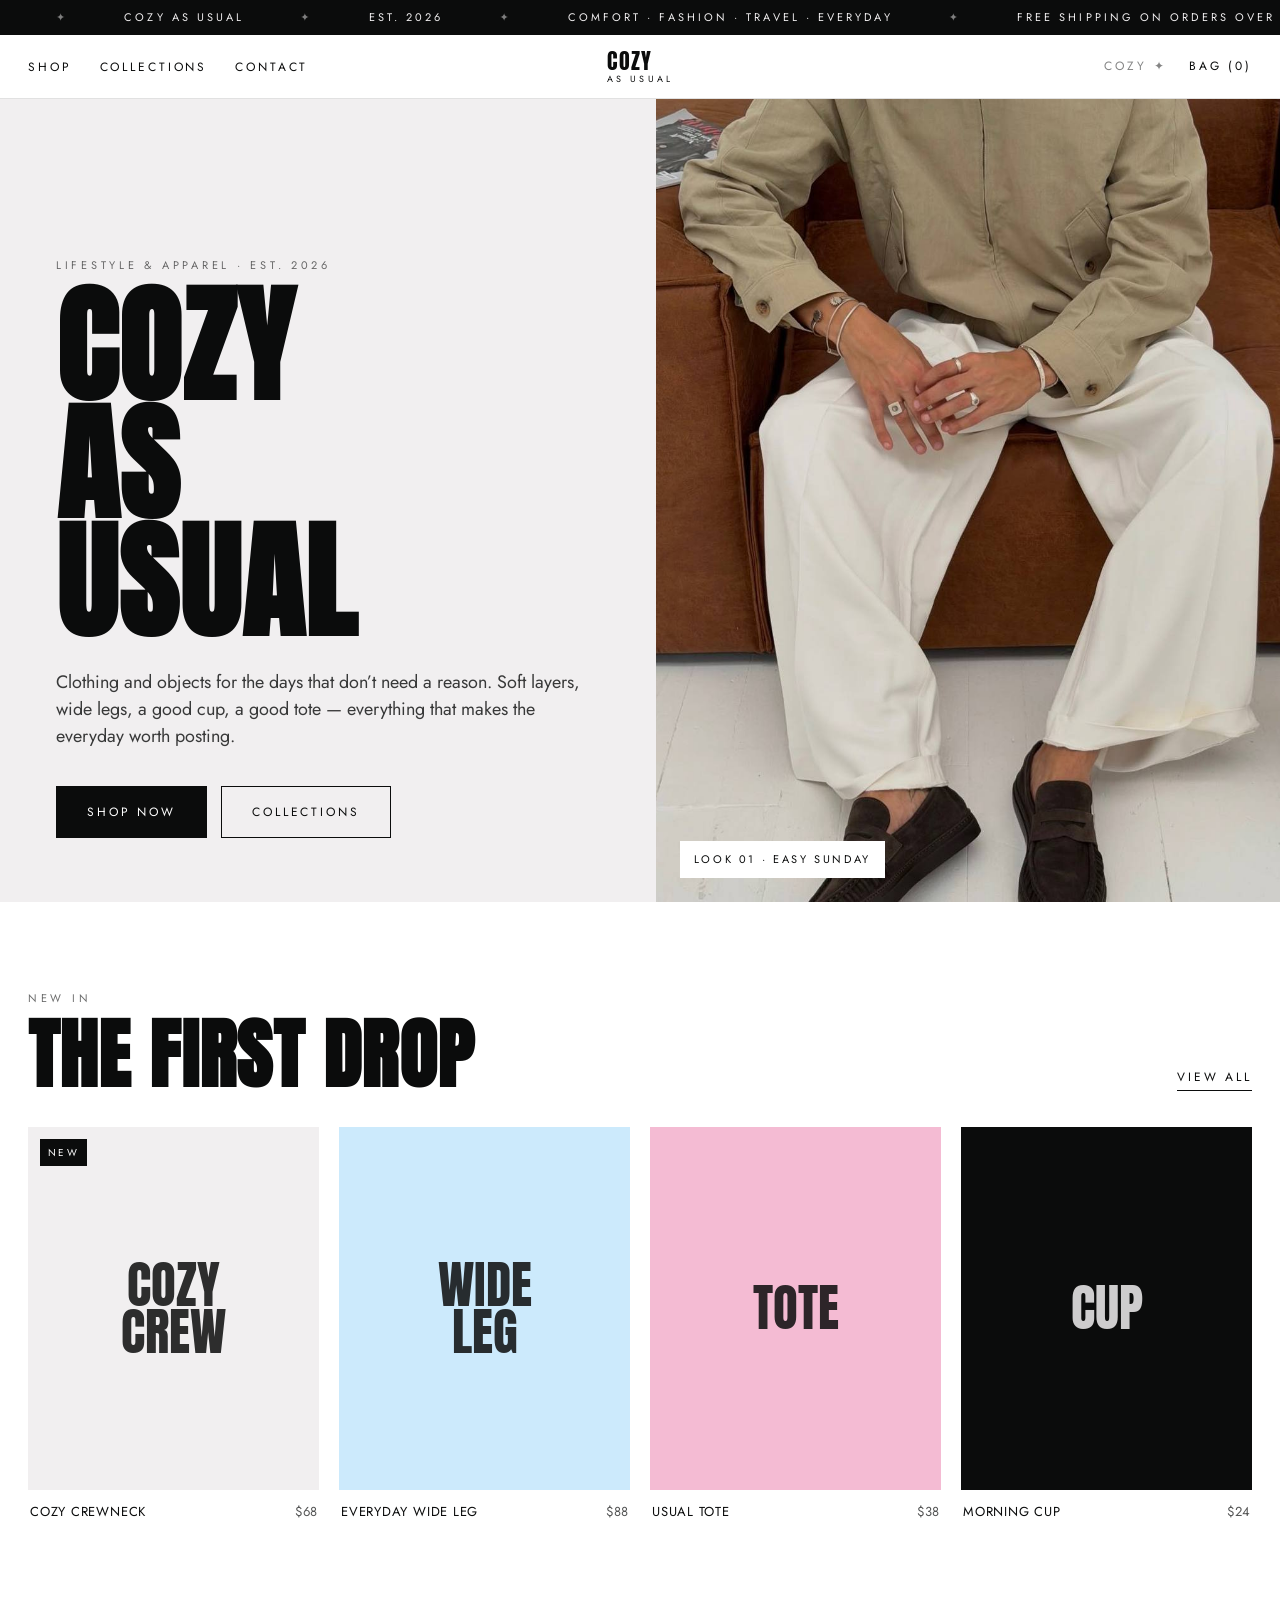
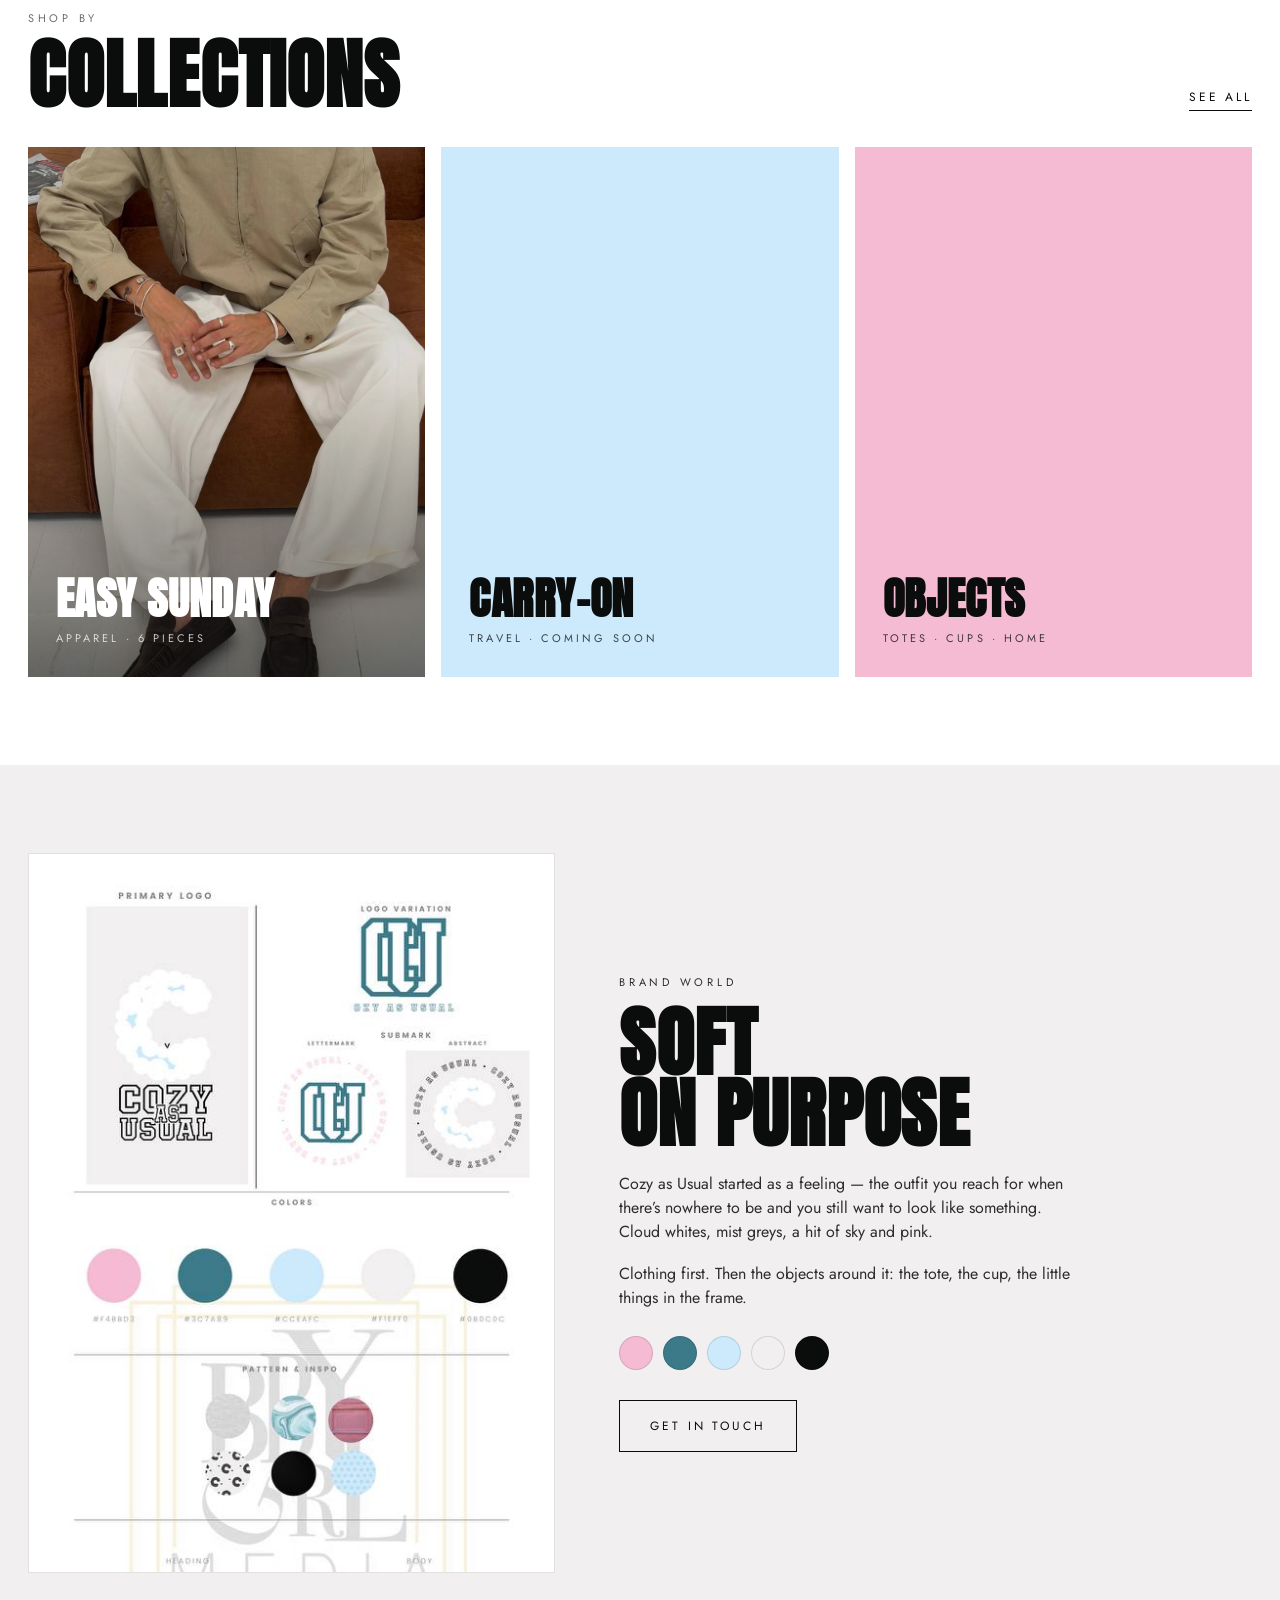
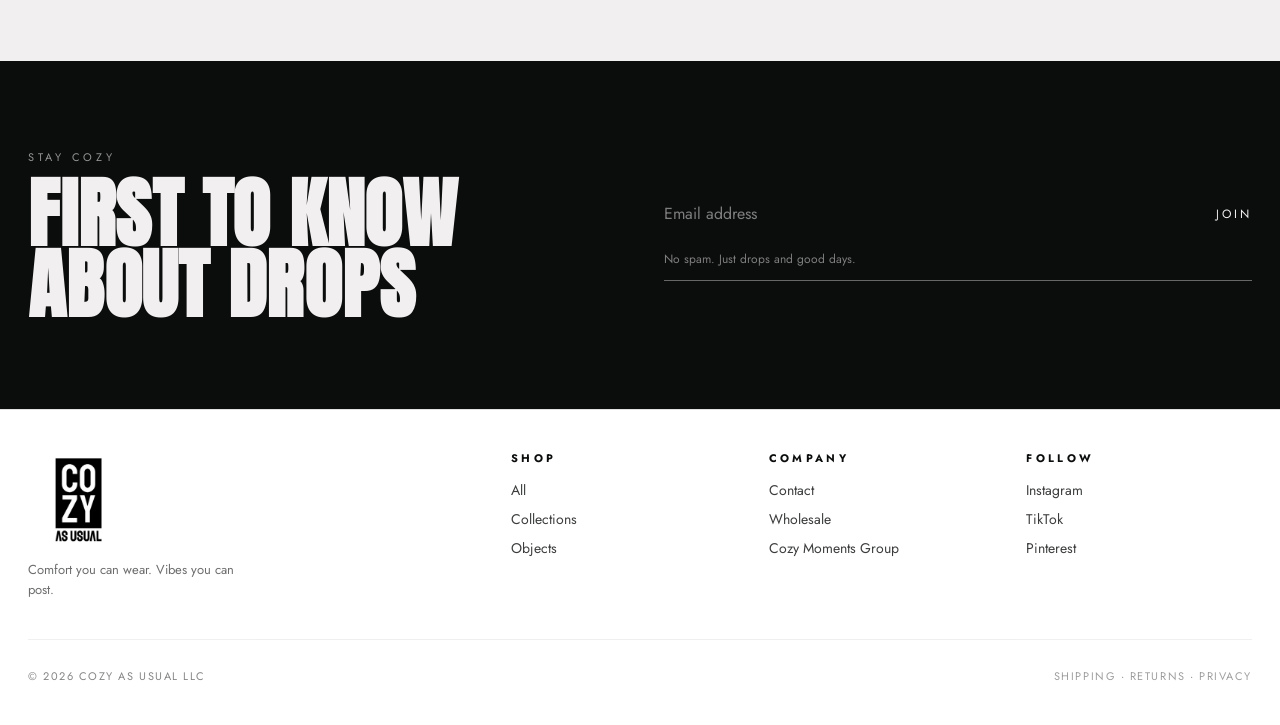
==== cozyasusual/index.html @ bd97515d "Organize site structure: hub, Cozy as Usual, Cozy Moments Group" ====
<!DOCTYPE html>
<html lang="en">
<head>
  <meta charset="UTF-8">
  <meta name="viewport" content="width=device-width, initial-scale=1.0">
  <title>Cozy as Usual — Comfort. Fashion. Travel. Everyday.</title>
  <meta name="description" content="Cozy as Usual is a lifestyle and apparel brand for comfort, fashion, travel and everyday vibes. Clothing, totes, cups and objects that make the moment pop.">
  <link rel="preconnect" href="https://fonts.googleapis.com">
  <link rel="preconnect" href="https://fonts.gstatic.com" crossorigin>
  <link href="https://fonts.googleapis.com/css2?family=Anton&family=Jost:wght@400;500&display=swap" rel="stylesheet">
  <link rel="stylesheet" href="style.css">
</head>
<body>
  <div class="ticker" aria-hidden="true">
    <div class="ticker__track">
      <span>Cozy as Usual</span><span>Est. 2026</span><span>Comfort · Fashion · Travel · Everyday</span><span>Free shipping on orders over $100</span>
      <span>Cozy as Usual</span><span>Est. 2026</span><span>Comfort · Fashion · Travel · Everyday</span><span>Free shipping on orders over $100</span>
    </div>
  </div>
  <header class="nav">
    <button class="nav__toggle" aria-expanded="false" aria-controls="menu">Menu</button>
    <ul class="nav__links" id="menu">
      <li><a href="shop.html">Shop</a></li>
      <li><a href="collections.html">Collections</a></li>
      <li><a href="contact.html">Contact</a></li>
    </ul>
    <a class="nav__brand" href="index.html">COZY<small>AS USUAL</small></a>
    <div class="nav__right">
      <a class="nav__house" href="../index.html" title="Back to the house">Cozy ✦</a>
      <a href="shop.html" aria-label="Bag">Bag (0)</a>
    </div>
  </header>

  <section class="hero">
    <div class="hero__copy">
      <p class="eyebrow">Lifestyle &amp; apparel · Est. 2026</p>
      <h1 class="h-display h-xl">Cozy<br>as<br>Usual</h1>
      <p class="lede">Clothing and objects for the days that don’t need a reason. Soft layers, wide legs, a good cup, a good tote — everything that makes the everyday worth posting.</p>
      <div class="hero__actions">
        <a class="btn btn--solid" href="shop.html">Shop now</a>
        <a class="btn btn--ghost" href="collections.html">Collections</a>
      </div>
    </div>
    <div class="hero__media">
      <img src="../assets/img/cau-lookbook-01.jpg" alt="Wide cream trousers, a sand jacket and suede loafers on a leather sofa">
      <span class="hero__tag">Look 01 · Easy Sunday</span>
    </div>
  </section>

  <section class="section">
    <div class="wrap">
      <div class="section__head">
        <div>
          <p class="eyebrow">New in</p>
          <h2 class="h-display h-lg">The first drop</h2>
        </div>
        <a href="shop.html">View all</a>
      </div>
      <div class="grid">
        <a class="card" href="shop.html">
          <div class="card__media sw-mist"><span class="card__badge">New</span><span class="card__ph">Cozy<br>Crew</span></div>
          <div class="card__meta"><span class="card__name">Cozy crewneck</span><span class="card__price">$68</span></div>
        </a>
        <a class="card" href="shop.html">
          <div class="card__media sw-sky"><span class="card__ph">Wide<br>Leg</span></div>
          <div class="card__meta"><span class="card__name">Everyday wide leg</span><span class="card__price">$88</span></div>
        </a>
        <a class="card" href="shop.html">
          <div class="card__media sw-pink"><span class="card__ph">Tote</span></div>
          <div class="card__meta"><span class="card__name">Usual tote</span><span class="card__price">$38</span></div>
        </a>
        <a class="card" href="shop.html">
          <div class="card__media sw-ink"><span class="card__ph">Cup</span></div>
          <div class="card__meta"><span class="card__name">Morning cup</span><span class="card__price">$24</span></div>
        </a>
      </div>
    </div>
  </section>

  <section class="section" style="padding-top:0">
    <div class="wrap">
      <div class="section__head">
        <div>
          <p class="eyebrow">Shop by</p>
          <h2 class="h-display h-lg">Collections</h2>
        </div>
        <a href="collections.html">See all</a>
      </div>
      <div class="collections">
        <a class="coll is-dark" href="collections.html">
          <div class="coll__bg"><img src="../assets/img/cau-lookbook-01.jpg" alt=""></div>
          <div class="coll__info"><h3 class="h-display h-md">Easy Sunday</h3><span>Apparel · 6 pieces</span></div>
        </a>
        <a class="coll" href="collections.html">
          <div class="coll__bg sw-sky"></div>
          <div class="coll__info"><h3 class="h-display h-md">Carry-On</h3><span>Travel · Coming soon</span></div>
        </a>
        <a class="coll" href="collections.html">
          <div class="coll__bg sw-pink"></div>
          <div class="coll__info"><h3 class="h-display h-md">Objects</h3><span>Totes · Cups · Home</span></div>
        </a>
      </div>
    </div>
  </section>

  <section class="section world">
    <div class="wrap world__grid">
      <div class="world__board">
        <img src="../assets/img/cau-brand-board.jpg" alt="Cozy as Usual brand board — logo variations, colors, type and mood board">
      </div>
      <div class="world__copy">
        <p class="eyebrow">Brand world</p>
        <h2 class="h-display h-lg" style="margin-bottom:22px">Soft<br>on purpose</h2>
        <p>Cozy as Usual started as a feeling — the outfit you reach for when there’s nowhere to be and you still want to look like something. Cloud whites, mist greys, a hit of sky and pink.</p>
        <p>Clothing first. Then the objects around it: the tote, the cup, the little things in the frame.</p>
        <div class="swatches" aria-label="Brand colors">
          <span style="background:#F4BBD3"></span><span style="background:#3C7A89"></span><span style="background:#CCEAFC"></span><span style="background:#F1EFF0"></span><span style="background:#0B0C0C"></span>
        </div>
        <a class="btn btn--ghost" href="contact.html">Get in touch</a>
      </div>
    </div>
  </section>

  <section class="section signup">
    <div class="wrap">
      <div>
        <p class="eyebrow" style="opacity:.6">Stay cozy</p>
        <h2 class="h-display h-lg">First to know<br>about drops</h2>
      </div>
      <form data-newsletter>
        <input type="email" placeholder="Email address" required aria-label="Email address">
        <button type="submit">Join</button>
        <p class="note">No spam. Just drops and good days.</p>
      </form>
    </div>
  </section>

  <footer class="foot">
    <div class="wrap">
      <div>
        <img class="foot__logo" src="../assets/img/cau-logo.jpg" alt="Cozy as Usual">
        <p class="foot__motto">Comfort you can wear. Vibes you can post.</p>
      </div>
      <div>
        <h4>Shop</h4>
        <ul><li><a href="shop.html">All</a></li><li><a href="collections.html">Collections</a></li><li><a href="shop.html">Objects</a></li></ul>
      </div>
      <div>
        <h4>Company</h4>
        <ul><li><a href="contact.html">Contact</a></li><li><a href="contact.html">Wholesale</a></li><li><a href="../cozymomentsgroup/index.html">Cozy Moments Group</a></li></ul>
      </div>
      <div>
        <h4>Follow</h4>
        <ul><li><a href="https://instagram.com" target="_blank" rel="noopener">Instagram</a></li><li><a href="https://tiktok.com" target="_blank" rel="noopener">TikTok</a></li><li><a href="https://pinterest.com" target="_blank" rel="noopener">Pinterest</a></li></ul>
      </div>
      <div class="foot__legal">
        <span>© 2026 Cozy as Usual LLC</span>
        <span><a href="#">Shipping</a> · <a href="#">Returns</a> · <a href="#">Privacy</a></span>
      </div>
    </div>
  </footer>
  <script src="site.js"></script>
</body>
</html>
---- cozyasusual/style.css ----
/* ===== Cozy as Usual — palette pulled from the brand board ===== */
:root{
  --mist:#F1EFF0;
  --ink:#0B0C0C;
  --white:#FFFFFF;
  --pink:#F4BBD3;
  --teal:#3C7A89;
  --sky:#CCEAFC;
  --line:rgba(11,12,12,.12);
  --display:"Anton",Impact,sans-serif;
  --body:"Jost",system-ui,sans-serif;
  --nav-h:64px;
}
*{box-sizing:border-box;margin:0;padding:0}
html{scroll-behavior:smooth}
body{
  font-family:var(--body);
  background:var(--white);
  color:var(--ink);
  line-height:1.5;
  -webkit-font-smoothing:antialiased;
}
img{display:block;max-width:100%}
a{color:inherit}
:focus-visible{outline:2px solid var(--teal);outline-offset:3px}

/* ---- announcement ticker ---- */
.ticker{
  background:var(--ink);color:var(--mist);
  overflow:hidden;white-space:nowrap;
  font-size:11px;letter-spacing:.28em;text-transform:uppercase;
  padding:9px 0;
}
.ticker__track{display:inline-flex;gap:56px;padding-left:56px;animation:tick 40s linear infinite}
.ticker__track span::before{content:"✦";margin-right:56px;opacity:.5}
@keyframes tick{to{transform:translateX(-50%)}}

/* ---- nav ---- */
.nav{
  position:sticky;top:0;z-index:50;
  height:var(--nav-h);
  display:grid;grid-template-columns:1fr auto 1fr;align-items:center;
  padding:0 28px;
  background:rgba(255,255,255,.92);backdrop-filter:blur(10px);
  border-bottom:1px solid var(--line);
}
.nav__links{display:flex;gap:28px;list-style:none}
.nav__links a{
  font-size:12px;letter-spacing:.24em;text-transform:uppercase;text-decoration:none;
  padding:6px 0;border-bottom:1px solid transparent;
}
.nav__links a:hover,.nav__links a[aria-current="page"]{border-bottom-color:var(--ink)}
.nav__brand{justify-self:center;text-decoration:none;font-family:var(--display);font-size:22px;letter-spacing:.06em;line-height:1}
.nav__brand small{display:block;font-family:var(--body);font-size:9px;letter-spacing:.34em;text-align:center;margin-top:2px}
.nav__right{justify-self:end;display:flex;gap:22px;align-items:center}
.nav__right a{font-size:12px;letter-spacing:.24em;text-transform:uppercase;text-decoration:none}
.nav__house{opacity:.5}
.nav__house:hover{opacity:1}

/* mobile nav */
.nav__toggle{display:none;background:none;border:0;font:inherit;font-size:12px;letter-spacing:.24em;text-transform:uppercase;cursor:pointer}
@media (max-width:760px){
  .nav{grid-template-columns:auto 1fr auto;padding:0 18px}
  .nav__links{
    display:none;position:absolute;left:0;right:0;top:var(--nav-h);
    flex-direction:column;gap:0;background:var(--white);border-bottom:1px solid var(--line);
  }
  .nav__links.is-open{display:flex}
  .nav__links li a{display:block;padding:18px;border-bottom:1px solid var(--line)}
  .nav__toggle{display:block}
  .nav__right .nav__house{display:none}
}

/* ---- layout helpers ---- */
.wrap{width:min(1240px,calc(100% - 56px));margin:0 auto}
.section{padding:88px 0}
.eyebrow{font-size:11px;letter-spacing:.34em;text-transform:uppercase;opacity:.6;margin-bottom:14px}
.h-display{font-family:var(--display);text-transform:uppercase;line-height:.92;letter-spacing:.01em}
.h-xl{font-size:clamp(56px,10vw,132px)}
.h-lg{font-size:clamp(40px,6vw,80px)}
.h-md{font-size:clamp(28px,3.4vw,44px)}
.lede{font-size:18px;max-width:52ch;opacity:.8}
.btn{
  display:inline-block;text-decoration:none;
  font-size:12px;letter-spacing:.24em;text-transform:uppercase;
  padding:16px 30px;border:1px solid var(--ink);
  transition:background .2s,color .2s;
}
.btn--solid{background:var(--ink);color:var(--white)}
.btn--solid:hover{background:var(--white);color:var(--ink)}
.btn--ghost:hover{background:var(--ink);color:var(--white)}
.btn--light{border-color:var(--white);color:var(--white)}
.btn--light:hover{background:var(--white);color:var(--ink)}

/* ---- hero ---- */
.hero{
  display:grid;grid-template-columns:1.05fr 1fr;
  min-height:calc(100vh - var(--nav-h) - 33px);
  background:var(--mist);
}
.hero__copy{display:flex;flex-direction:column;justify-content:flex-end;padding:64px 56px}
.hero__copy .h-xl{margin-bottom:28px}
.hero__copy .lede{margin-bottom:36px}
.hero__actions{display:flex;gap:14px;flex-wrap:wrap}
.hero__media{position:relative;overflow:hidden}
.hero__media img{width:100%;height:100%;object-fit:cover;object-position:center top}
.hero__tag{
  position:absolute;left:24px;bottom:24px;
  background:var(--white);padding:10px 14px;
  font-size:11px;letter-spacing:.24em;text-transform:uppercase;
}
@media (max-width:900px){
  .hero{grid-template-columns:1fr;min-height:0}
  .hero__copy{order:2;padding:40px 28px 56px}
  .hero__media{order:1;aspect-ratio:4/5;max-height:70vh}
}

/* ---- product grid ---- */
.grid{display:grid;grid-template-columns:repeat(4,1fr);gap:24px 20px}
@media (max-width:1000px){.grid{grid-template-columns:repeat(3,1fr)}}
@media (max-width:640px){.grid{grid-template-columns:repeat(2,1fr);gap:28px 14px}}
.card{text-decoration:none}
.card__media{
  aspect-ratio:4/5;overflow:hidden;position:relative;
  background:var(--mist);
  display:grid;place-items:center;
}
.card__media img{width:100%;height:100%;object-fit:cover;transition:transform .6s ease}
.card:hover .card__media img{transform:scale(1.03)}
.card__ph{  /* placeholder swatch until product photos exist */
  font-family:var(--display);font-size:clamp(28px,4vw,56px);text-transform:uppercase;
  line-height:.9;text-align:center;padding:12px;opacity:.85;
}
.card__badge{
  position:absolute;top:12px;left:12px;
  background:var(--ink);color:var(--white);
  font-size:10px;letter-spacing:.24em;text-transform:uppercase;padding:6px 8px;
}
.card__meta{display:flex;justify-content:space-between;gap:12px;padding:12px 2px 0}
.card__name{font-size:13px;letter-spacing:.06em;text-transform:uppercase}
.card__price{font-size:13px;opacity:.7}
.sw-mist{background:var(--mist)}.sw-sky{background:var(--sky)}.sw-pink{background:var(--pink)}.sw-teal{background:var(--teal);color:var(--white)}.sw-ink{background:var(--ink);color:var(--mist)}

.section__head{display:flex;justify-content:space-between;align-items:flex-end;gap:24px;margin-bottom:36px;flex-wrap:wrap}
.section__head a{font-size:12px;letter-spacing:.24em;text-transform:uppercase;text-decoration:none;border-bottom:1px solid var(--ink);padding-bottom:4px}

/* ---- collections strip ---- */
.collections{display:grid;grid-template-columns:repeat(3,1fr);gap:16px}
@media (max-width:820px){.collections{grid-template-columns:1fr}}
.coll{
  position:relative;aspect-ratio:3/4;overflow:hidden;text-decoration:none;
  display:flex;align-items:flex-end;padding:28px;
  color:var(--ink);
}
.coll.is-dark{color:var(--white)}
.coll.is-dark::after{content:"";position:absolute;inset:0;background:linear-gradient(to top,rgba(11,12,12,.55),transparent 55%)}
.coll__bg{position:absolute;inset:0;transition:transform .7s ease}
.coll:hover .coll__bg{transform:scale(1.04)}
.coll__bg img{width:100%;height:100%;object-fit:cover}
.coll__info{position:relative;z-index:1}
.coll__info .h-md{margin-bottom:6px}
.coll__info span{font-size:11px;letter-spacing:.28em;text-transform:uppercase;opacity:.75}

/* ---- brand world (uses cozy_3 brand board) ---- */
.world{background:var(--mist)}
.world__grid{display:grid;grid-template-columns:1fr 1.2fr;gap:64px;align-items:center}
@media (max-width:900px){.world__grid{grid-template-columns:1fr;gap:36px}}
.world__board{
  max-height:80vh;overflow:hidden;
  border:1px solid var(--line);background:var(--white);
}
.world__board img{width:100%;height:100%;object-fit:cover;object-position:top}
.world__copy p{margin-bottom:18px;max-width:46ch;opacity:.85}
.swatches{display:flex;gap:10px;margin:26px 0 30px}
.swatches span{width:34px;height:34px;border-radius:50%;border:1px solid var(--line)}

/* ---- newsletter / footer ---- */
.signup{background:var(--ink);color:var(--mist)}
.signup .wrap{display:grid;grid-template-columns:1fr 1fr;gap:48px;align-items:center}
@media (max-width:820px){.signup .wrap{grid-template-columns:1fr}}
.signup form{display:flex;flex-wrap:wrap;gap:0;align-items:center;border-bottom:1px solid rgba(241,239,240,.4)}
.signup input{
  flex:1;background:none;border:0;color:inherit;font:inherit;font-size:16px;padding:14px 0;
}
.signup input::placeholder{color:rgba(241,239,240,.5)}
.signup button{
  background:none;border:0;color:inherit;font:inherit;cursor:pointer;
  font-size:12px;letter-spacing:.24em;text-transform:uppercase;
}
.signup .note{flex-basis:100%;font-size:12px;opacity:.5;padding:10px 0 12px}

.foot{border-top:1px solid var(--line);padding:40px 0}
.foot .wrap{display:grid;grid-template-columns:2fr 1fr 1fr 1fr;gap:32px}
@media (max-width:820px){.foot .wrap{grid-template-columns:1fr 1fr}}
.foot h4{font-size:11px;letter-spacing:.3em;text-transform:uppercase;margin-bottom:14px}
.foot ul{list-style:none}
.foot li{margin-bottom:8px;font-size:14px}
.foot a{text-decoration:none;opacity:.8}
.foot a:hover{opacity:1;text-decoration:underline}
.foot__logo{width:110px;margin-bottom:14px}
.foot__motto{font-size:13px;opacity:.6;max-width:26ch}
.foot__legal{grid-column:1/-1;display:flex;justify-content:space-between;flex-wrap:wrap;gap:8px;font-size:11px;letter-spacing:.14em;text-transform:uppercase;opacity:.5;padding-top:28px;border-top:1px solid var(--line);margin-top:8px}

/* ---- page header (inner pages) ---- */
.page-head{padding:72px 0 40px;border-bottom:1px solid var(--line)}
.page-head .lede{margin-top:16px}
.filters{display:flex;gap:22px;flex-wrap:wrap;padding:22px 0;font-size:11px;letter-spacing:.24em;text-transform:uppercase}
.filters button{background:none;border:0;font:inherit;cursor:pointer;padding:4px 0;border-bottom:1px solid transparent}
.filters button:hover,.filters button.is-active{border-bottom-color:var(--ink)}

/* ---- contact ---- */
.contact{display:grid;grid-template-columns:1fr 1fr;gap:64px}
@media (max-width:820px){.contact{grid-template-columns:1fr}}
.contact dl{display:grid;grid-template-columns:auto 1fr;gap:10px 24px;font-size:15px}
.contact dt{font-size:11px;letter-spacing:.28em;text-transform:uppercase;opacity:.6;padding-top:3px}
.form{display:grid;gap:22px}
.field{display:grid;gap:8px}
.field label{font-size:11px;letter-spacing:.28em;text-transform:uppercase}
.field input,.field textarea,.field select{
  font:inherit;font-size:16px;padding:14px 0;border:0;border-bottom:1px solid var(--ink);background:none;border-radius:0;
}
.field textarea{min-height:120px;resize:vertical}
.form__row{display:grid;grid-template-columns:1fr 1fr;gap:22px}
@media (max-width:560px){.form__row{grid-template-columns:1fr}}

@media (prefers-reduced-motion:reduce){
  .ticker__track{animation:none}
  .card__media img,.coll__bg{transition:none}
}
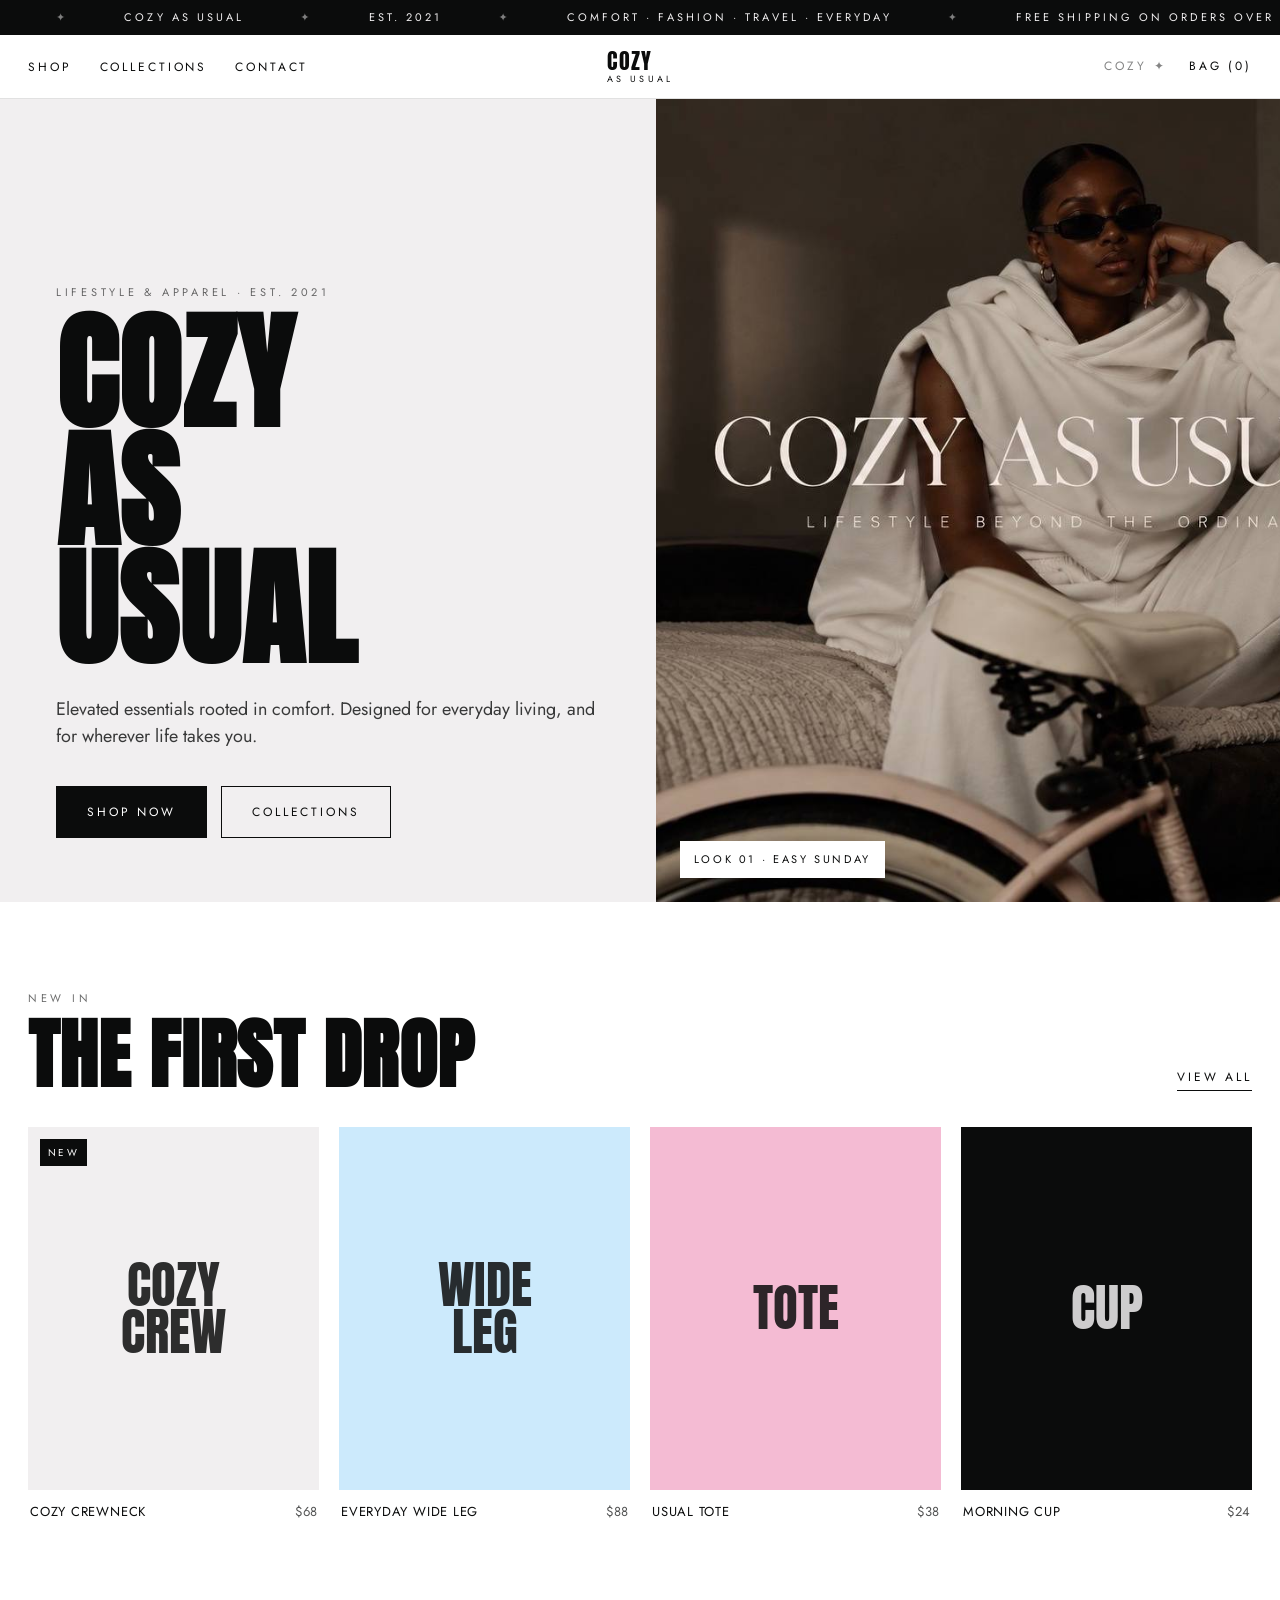
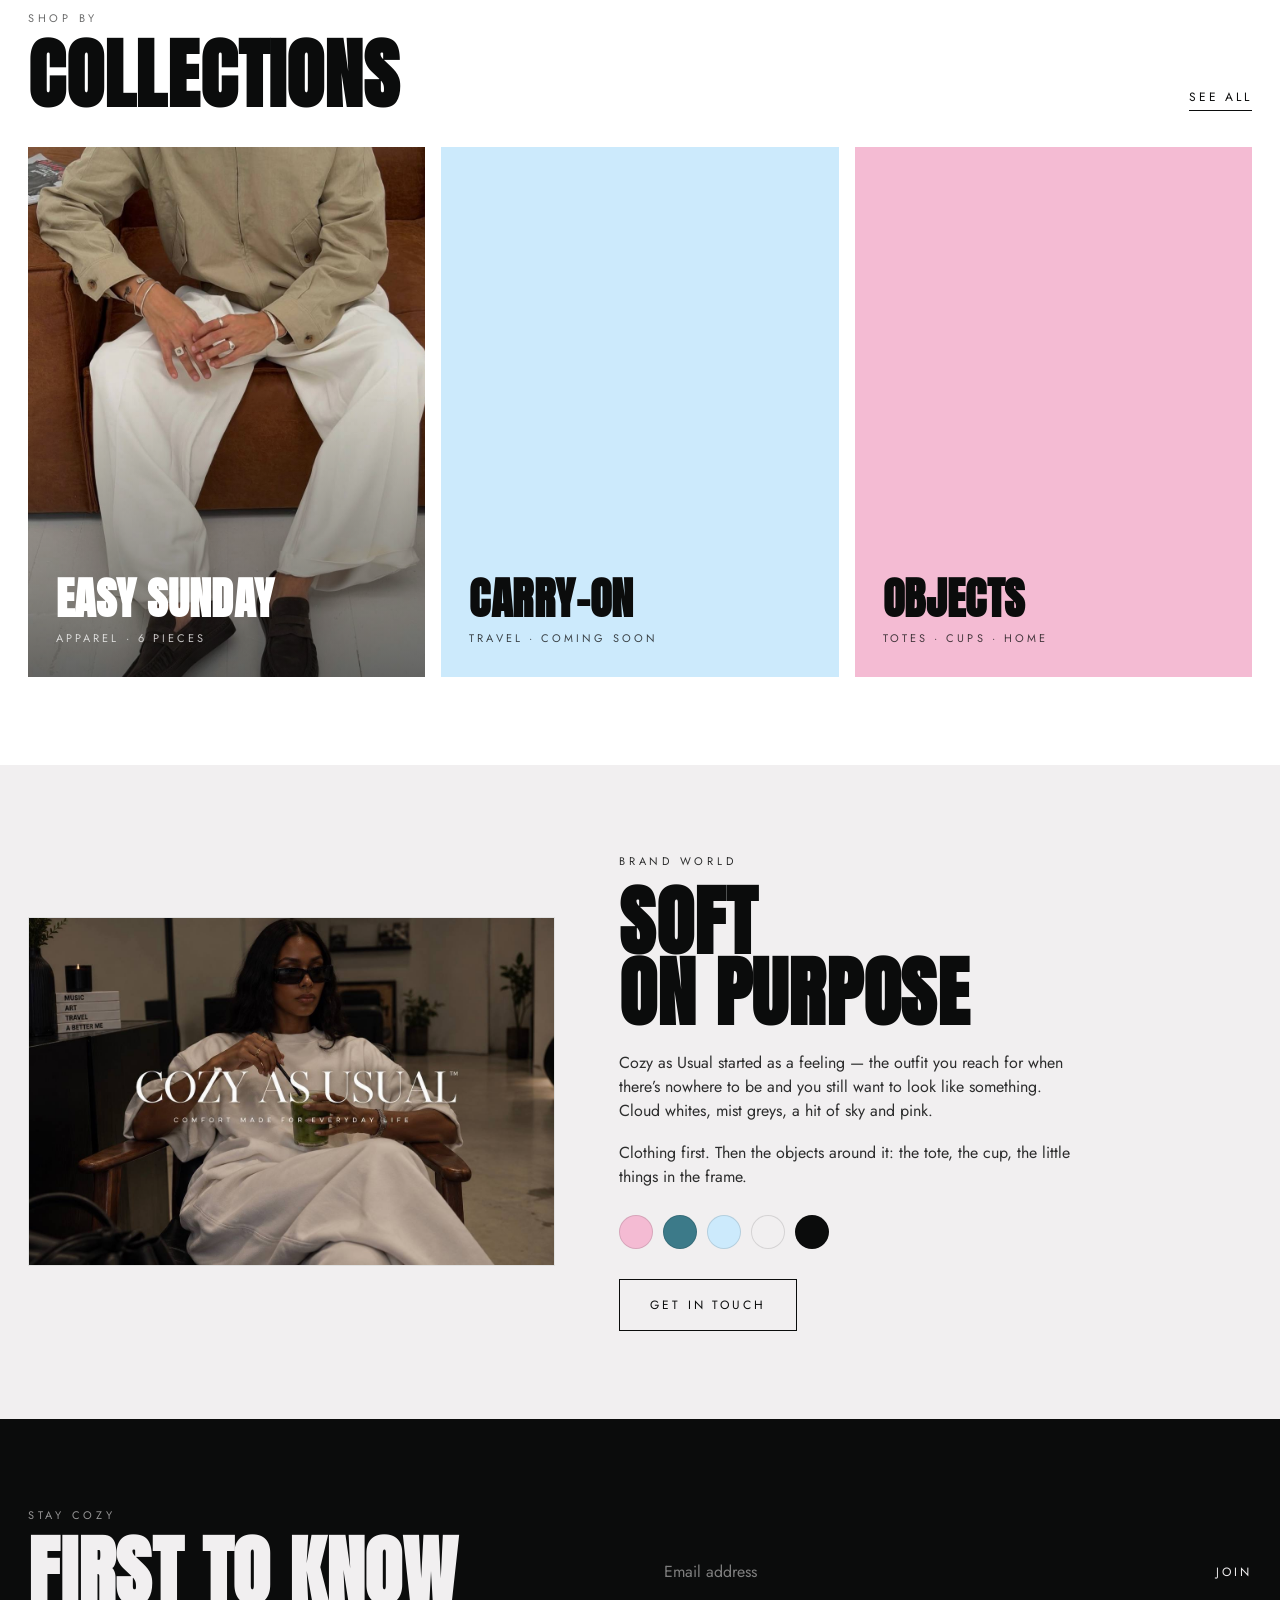
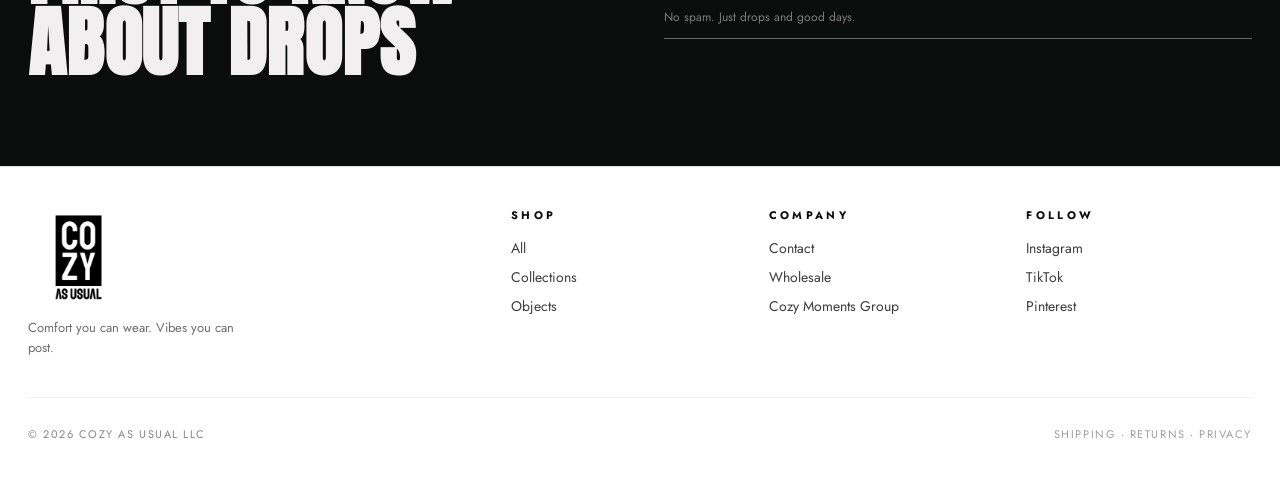
==== commit 8a979873: "Focus on CAU: new hero and mood images, Est. 2021, new opening copy, root redirects to CAU" ====
--- a/cozyasusual/index.html
+++ b/cozyasusual/index.html
@@ -13,13 +13,14 @@
 <body>
   <div class="ticker" aria-hidden="true">
     <div class="ticker__track">
-      <span>Cozy as Usual</span><span>Est. 2026</span><span>Comfort · Fashion · Travel · Everyday</span><span>Free shipping on orders over $100</span>
-      <span>Cozy as Usual</span><span>Est. 2026</span><span>Comfort · Fashion · Travel · Everyday</span><span>Free shipping on orders over $100</span>
+      <span>Cozy as Usual</span><span>Est. 2021</span><span>Comfort · Fashion · Travel · Everyday</span><span>Free shipping on orders over $100</span>
+      <span>Cozy as Usual</span><span>Est. 2021</span><span>Comfort · Fashion · Travel · Everyday</span><span>Free shipping on orders over $100</span>
     </div>
   </div>
   <header class="nav">
     <button class="nav__toggle" aria-expanded="false" aria-controls="menu">Menu</button>
     <ul class="nav__links" id="menu">
+      <li class="nav__home"><a href="../index.html" title="Back to the house">Cozy ✦</a></li>
       <li><a href="shop.html">Shop</a></li>
       <li><a href="collections.html">Collections</a></li>
       <li><a href="contact.html">Contact</a></li>
@@ -33,16 +34,16 @@
 
   <section class="hero">
     <div class="hero__copy">
-      <p class="eyebrow">Lifestyle &amp; apparel · Est. 2026</p>
+      <p class="eyebrow">Lifestyle &amp; apparel · Est. 2021</p>
       <h1 class="h-display h-xl">Cozy<br>as<br>Usual</h1>
-      <p class="lede">Clothing and objects for the days that don’t need a reason. Soft layers, wide legs, a good cup, a good tote — everything that makes the everyday worth posting.</p>
+      <p class="lede">Elevated essentials rooted in comfort. Designed for everyday living, and for wherever life takes you.</p>
       <div class="hero__actions">
         <a class="btn btn--solid" href="shop.html">Shop now</a>
         <a class="btn btn--ghost" href="collections.html">Collections</a>
       </div>
     </div>
     <div class="hero__media">
-      <img src="../assets/img/cau-lookbook-01.jpg" alt="Wide cream trousers, a sand jacket and suede loafers on a leather sofa">
+      <img src="../assets/img/cau-home.jpg" alt="Cozy as Usual — home">
       <span class="hero__tag">Look 01 · Easy Sunday</span>
     </div>
   </section>
@@ -106,7 +107,7 @@
   <section class="section world">
     <div class="wrap world__grid">
       <div class="world__board">
-        <img src="../assets/img/cau-brand-board.jpg" alt="Cozy as Usual brand board — logo variations, colors, type and mood board">
+        <img src="../assets/img/cau-mood.jpg" alt="Cozy as Usual mood board">
       </div>
       <div class="world__copy">
         <p class="eyebrow">Brand world</p>
--- a/cozyasusual/style.css
+++ b/cozyasusual/style.css
@@ -56,6 +56,7 @@
 .nav__right a{font-size:12px;letter-spacing:.24em;text-transform:uppercase;text-decoration:none}
 .nav__house{opacity:.5}
 .nav__house:hover{opacity:1}
+.nav__home{display:none}
 
 /* mobile nav */
 .nav__toggle{display:none;background:none;border:0;font:inherit;font-size:12px;letter-spacing:.24em;text-transform:uppercase;cursor:pointer}
@@ -67,6 +68,7 @@
   }
   .nav__links.is-open{display:flex}
   .nav__links li a{display:block;padding:18px;border-bottom:1px solid var(--line)}
+  .nav__home{display:block}
   .nav__toggle{display:block}
   .nav__right .nav__house{display:none}
 }
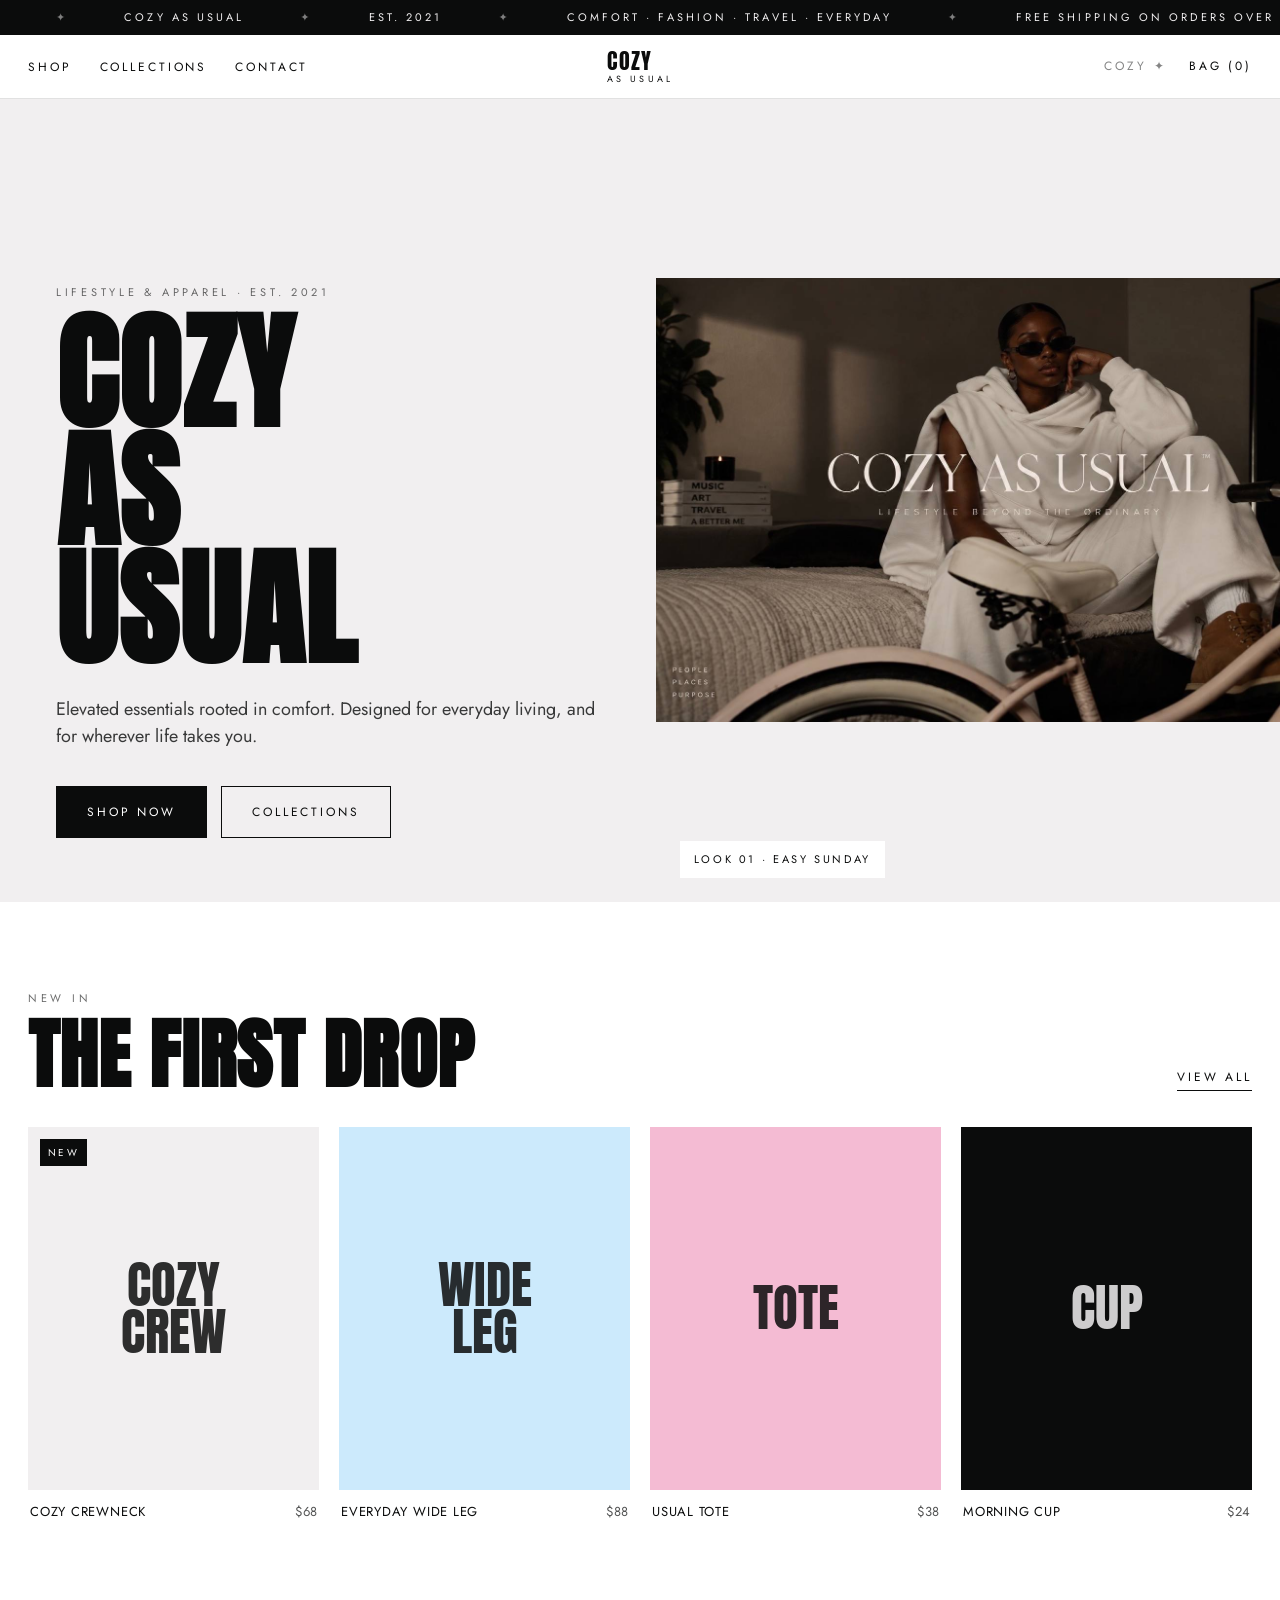
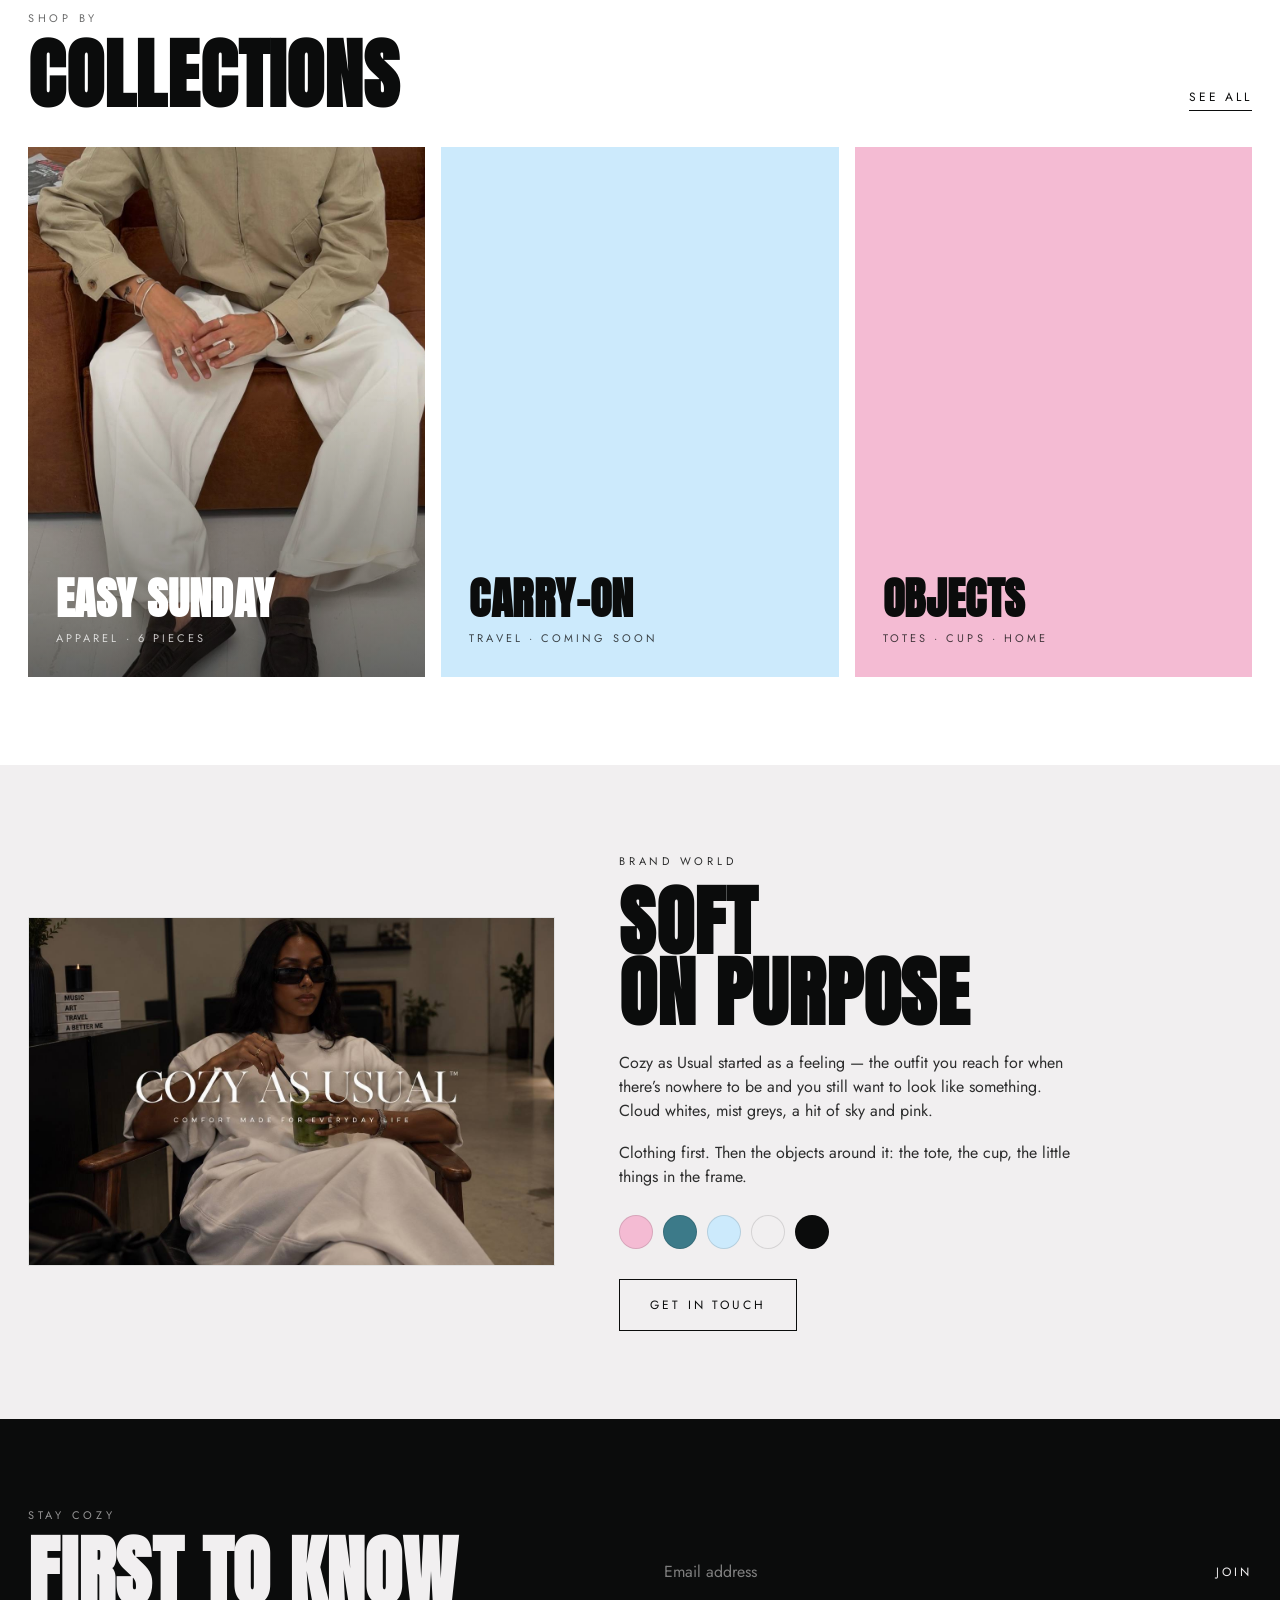
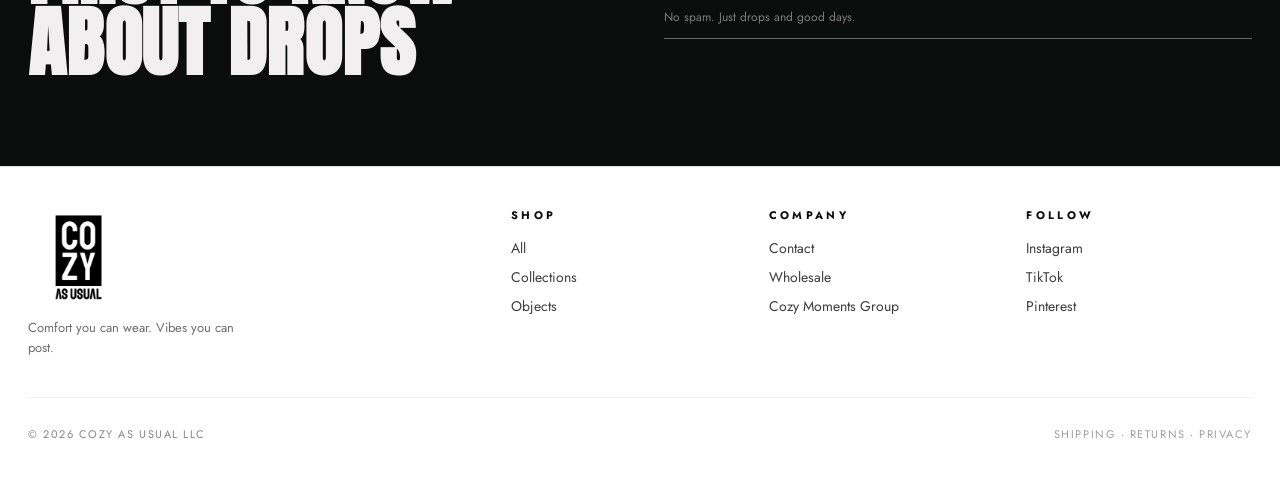
==== commit 1b067abd: "Fit full hero image without cropping; cache-bust stylesheets" ====
--- a/cozyasusual/index.html
+++ b/cozyasusual/index.html
@@ -8,7 +8,7 @@
   <link rel="preconnect" href="https://fonts.googleapis.com">
   <link rel="preconnect" href="https://fonts.gstatic.com" crossorigin>
   <link href="https://fonts.googleapis.com/css2?family=Anton&family=Jost:wght@400;500&display=swap" rel="stylesheet">
-  <link rel="stylesheet" href="style.css">
+  <link rel="stylesheet" href="style.css?v=2">
 </head>
 <body>
   <div class="ticker" aria-hidden="true">
--- a/cozyasusual/style.css
+++ b/cozyasusual/style.css
@@ -104,8 +104,8 @@
 .hero__copy .h-xl{margin-bottom:28px}
 .hero__copy .lede{margin-bottom:36px}
 .hero__actions{display:flex;gap:14px;flex-wrap:wrap}
-.hero__media{position:relative;overflow:hidden}
-.hero__media img{width:100%;height:100%;object-fit:cover;object-position:center top}
+.hero__media{position:relative;overflow:hidden;display:flex;align-items:center}
+.hero__media img{width:100%;height:auto;max-height:100%;object-fit:contain}
 .hero__tag{
   position:absolute;left:24px;bottom:24px;
   background:var(--white);padding:10px 14px;
@@ -114,7 +114,7 @@
 @media (max-width:900px){
   .hero{grid-template-columns:1fr;min-height:0}
   .hero__copy{order:2;padding:40px 28px 56px}
-  .hero__media{order:1;aspect-ratio:4/5;max-height:70vh}
+  .hero__media{order:1;aspect-ratio:1280/911;max-height:70vh}
 }
 
 /* ---- product grid ---- */
